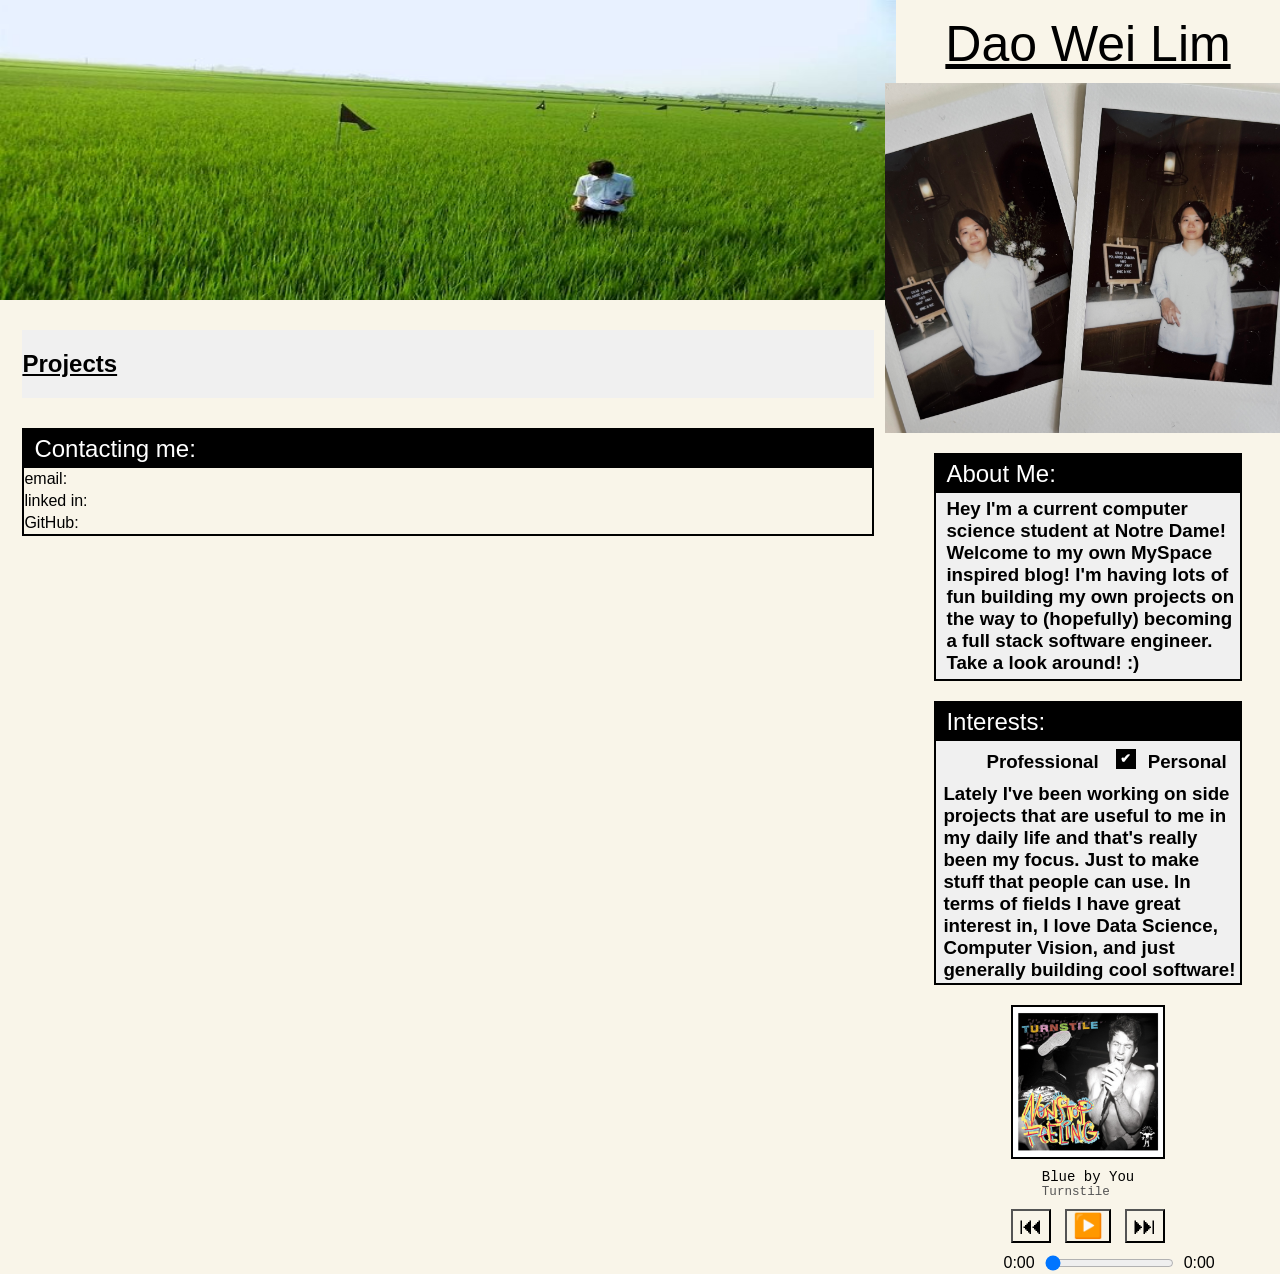
==== index.html @ 8aa79547 "New Website" ====
<!DOCTYPE html>
<html lang="en">
<head>
  <meta charset="UTF-8" />
  <meta name="viewport" content="width=device-width, initial-scale=1.0" />
  <title>Dao Wei Lim</title>
  <link rel="stylesheet" href="styles.css" />
</head>
<body>
  <div class="main-page">
    <div class="container">
      <div class="banner">
        <img src="images/ricefield.jpg" alt="rice field" />
      </div>

      <div class="main-section">
        <div class="projects">
          <h2>Projects</h2>
        </div>

        <div class="contact">
          <h2 class="section-title" style="margin: 0;">Contacting me:</h2>
          <p>email:</p>
          <p>linked in:</p>
          <p>GitHub:</p>
        </div>
      </div>
    </div>

    <div class="about-section">
      <h1>Dao Wei Lim</h1>
      <div class="ProfilePic">
        <img src="images/ProfilePic.jpg" alt="ProfilePic" />
      </div>
      <div class="about">
        <h2 class="section-title" style="margin: 0;">About Me:</h2>
        <h3 style="margin: 5px;">
            Hey I'm a current computer science student at Notre Dame! Welcome to my own MySpace 
            inspired blog! I'm having lots of fun building my own projects on the way to (hopefully) 
            becoming a full stack software engineer. Take a look around! :)
        </h3>
      </div>
      <div class="interests">
        <h2 class="section-title" style="margin: 0px; margin-bottom: 3px;">Interests:</h2>
        <div class="interest-cols">
          <div class="interest-column">
            <div class="interest-header">
              <h3 style="margin: 7px; margin-left: 45px; margin-bottom: 0px;">Professional</h3>
              <button class="check-btn" id="pro-btn" onclick="showInterest('professional')">✔</button>
            </div>
          </div>
          <div class="interest-column">
            <div class="interest-header">
              <h3 style="margin: 7px; margin-bottom: 0px;">Personal</h3>
              <button class="check-btn" id="pers-btn" onclick="showInterest('personal')"></button>
            </div>
          </div>
        </div>
      
        <div id="interest-content">
          <h3 id="interest-main" style="margin-bottom: 2px; margin-top: 0px; margin-left: 2px; margin-right: 2px;">Change in script.js</h3>
        </div>
      </div>
      <div class="music-player">
        <img id="album-cover" class="album-cover" src="" alt="Album Cover" />
        <div id="now-playing-title">
            <div id="song-title">Title</div>
            <div id="song-artist" style="font-size: 0.9em; color: #555;">Artist</div>
        </div>
        <div class="controls">
          <button id="prev">⏮</button>
          <button id="play">▶️</button>
          <button id="next">⏭</button>
        </div>
        <div class="progress-container">
          <span id="current-time">0:00</span>
          <input type="range" id="progress-bar" value="0" min="0" max="100">
          <span id="duration">0:00</span>
        </div>
        <audio id="audio" preload="auto"></audio>
      </div>
    </div>
  </div>

  <script src="script.js"></script>
</body>
</html>
---- styles.css ----
body {
  margin: 0;
  font-family: sans-serif;
  background-color: #f9f5e9;
}

/* main Container */
.main-page {
    display: flex;
    flex-direction: row;
    justify-content: space-between;
    align-items: flex-start;
    width: 100%;
}

/* left side */
.container {
  display: flex;
  flex-direction: column;
  align-items: center;
  width: 70%;
}

.banner {
  width: 100%;
  height: 20%
}

.banner img {
  width: 100%;
  height: 300px;
  display: block;
}

.main-section {
    display: flex;
    flex-direction: column;
    gap: 30px;
    margin-top: 30px;
    width: 95%;
}

.projects {
    display: flex;
    background-color: #f0f0f0;
}

.projects h2 {
    text-decoration: underline;
}

.contact {
    display: flex;
    flex-direction: column;
    border: 2px solid #000000;
    overflow: hidden;
    box-sizing: border-box;
}

.contact p {
    margin: 2px 0;
}

/* Right side */
.about-section {
  display: flex;
  flex-direction: column;
  align-items: center;
  width: 30%;
}

.about-section h1 {
  font-variant: bold;
  text-decoration: underline;
  font-size: 50px;
  font-weight: normal;
  align-items: center;
  margin-bottom: 10px;
  margin-top: 15px;
}

.ProfilePic img {
  height: 350px;
  display: flex;
  object-fit: cover;
  justify-content: center;
  margin-top: 0px;
  margin-bottom: 20px;
}

.about {
    width: 80%;
    background-color: #f0f0f0;
    border: 2px solid #000000;
    overflow: hidden;
    box-sizing: border-box;
    margin-bottom: 20px;
}

.interests h3,
.about h3 {
    padding-left: 5px;
}

.interests {
    width: 80%;
    background-color: #f0f0f0;
    border: 2px solid #000000;
    overflow: hidden;
    box-sizing: border-box;
}

.interest-cols {
  display: flex;
  justify-content: space-between;
}

.interest-cols div {
  width: 100%;
}

.interest-header {
  display: flex;
  align-items: center;
  gap: 10px;
  margin-bottom: 10px;
}
  
.check-btn {
  width: 20px;
  height: 20px;
  border: 2px solid black;
  background-color: white;
  color: black;
  font-weight: bold;
  cursor: pointer;
  display: flex;
  align-items: center;
  justify-content: center;
  padding: 0;
}
  
.check-btn.active {
  background-color: black;
  color: white;
}

.music-player {
  display: flex;
  flex-direction: column;
  align-items: center;
  margin-top: 20px;
}

.album-cover {
  width: 150px;
  height: 150px;
  object-fit: cover;
  border: 2px solid black;
  margin-bottom: 10px;
}
  
.progress-container {
  display: flex;
  align-items: center;
  gap: 8px;
  width: 80%;
  margin-top: 10px;
}
  
#progress-bar {
  flex-grow: 1;
}

#now-playing-title {
  font-size: 14px;
  margin-bottom: 10px;
  font-family: monospace;
}

  
.controls button {
  background: none;
  font-size: 24px;
  margin: 0 5px;
  cursor: pointer;
}

/* Reusable Class */
.section-title {
    background-color: black;
    color: white;
    padding: 5px 10px;
    font-weight: normal;
    width: 100;
}

.line {
    height: 20px;
    background-color: transparent;
    border-bottom: 2px solid black;
    margin: 5px 0;
}
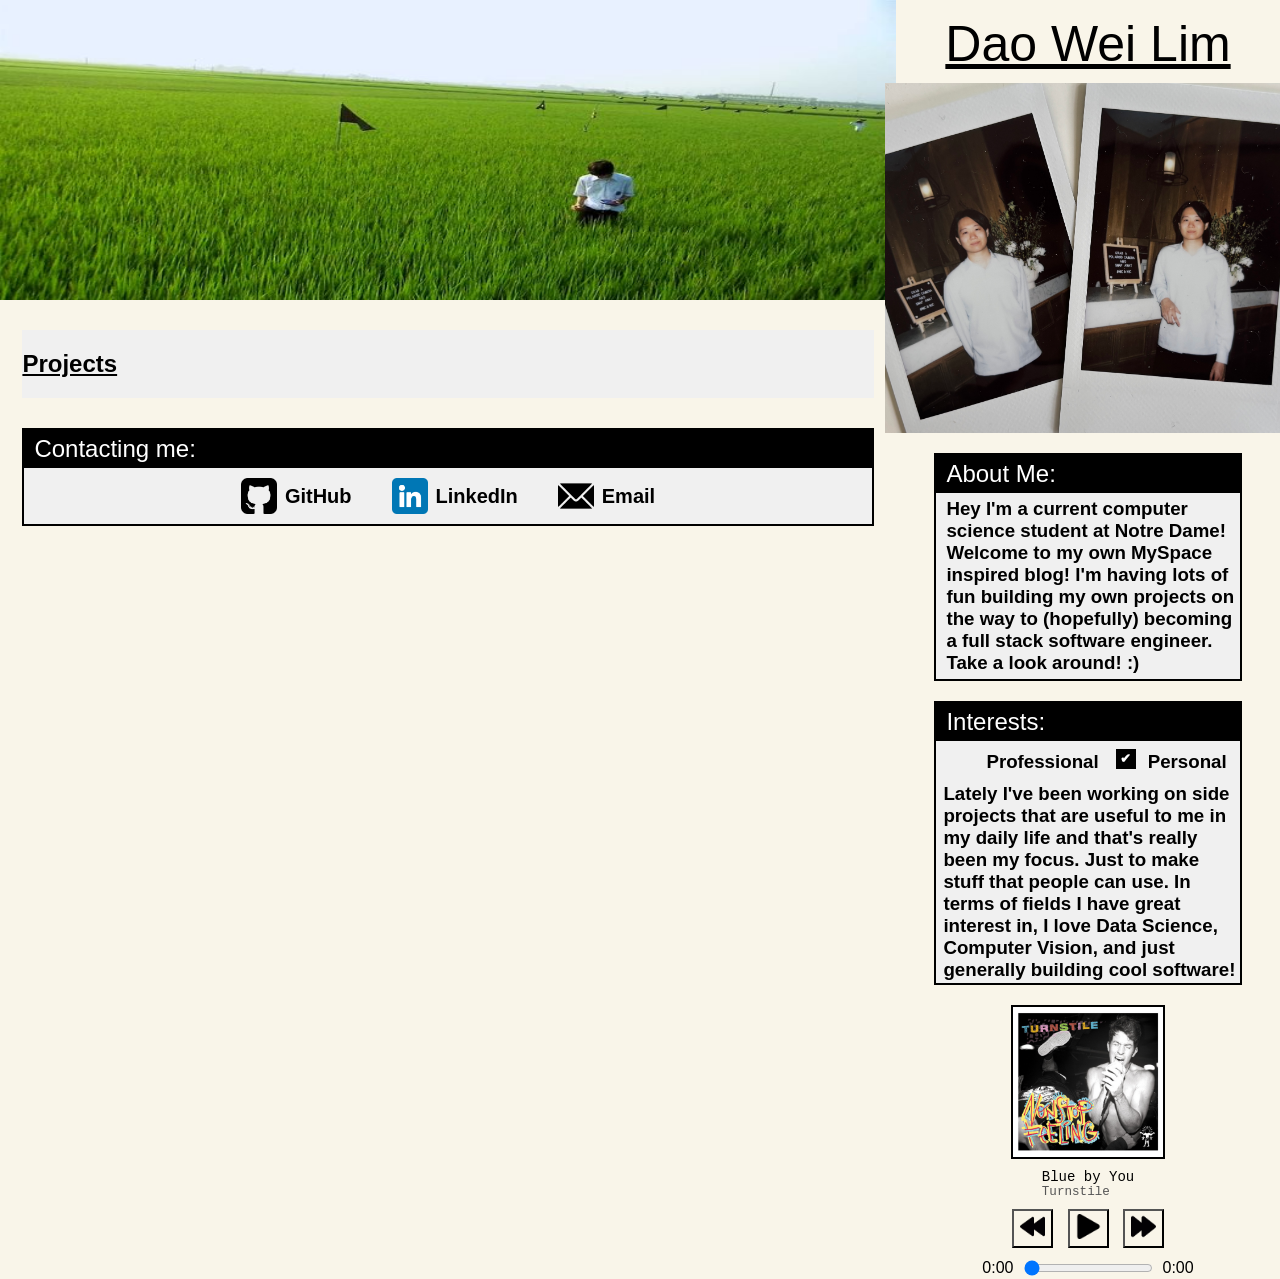
==== commit 3aa8a845: "Contact and Music" ====
--- a/index.html
+++ b/index.html
@@ -8,7 +8,7 @@
 </head>
 <body>
   <div class="main-page">
-    <div class="container">
+    <div class="central">
       <div class="banner">
         <img src="images/ricefield.jpg" alt="rice field" />
       </div>
@@ -20,9 +20,20 @@
 
         <div class="contact">
           <h2 class="section-title" style="margin: 0;">Contacting me:</h2>
-          <p>email:</p>
-          <p>linked in:</p>
-          <p>GitHub:</p>
+          <div class="contact-row">
+            <a href="https://github.com/DaoWeiLim89" target="_blank" class="contact-link">
+              <img src="images/github.png" alt="GitHub icon" class="contact-icon">
+              <span class="contact-text">GitHub</span>
+            </a>
+            <a href="https://www.linkedin.com/in/dao-wei-lim-006658264/" target="_blank" class="contact-link">
+              <img src="images/linkedin.png" alt="LinkedIn icon" class="contact-icon">
+              <span class="contact-text">LinkedIn</span>
+            </a>
+            <a href="mailto:daoweil89@gmail.com" target="_blank" class="contact-link">
+              <img src="images/email.png" alt="Email icon" class="contact-icon">
+              <span class="contact-text">Email</span>
+            </a>
+          </div>
         </div>
       </div>
     </div>
@@ -61,6 +72,7 @@
           <h3 id="interest-main" style="margin-bottom: 2px; margin-top: 0px; margin-left: 2px; margin-right: 2px;">Change in script.js</h3>
         </div>
       </div>
+
       <div class="music-player">
         <img id="album-cover" class="album-cover" src="" alt="Album Cover" />
         <div id="now-playing-title">
@@ -68,9 +80,15 @@
             <div id="song-artist" style="font-size: 0.9em; color: #555;">Artist</div>
         </div>
         <div class="controls">
-          <button id="prev">⏮</button>
-          <button id="play">▶️</button>
-          <button id="next">⏭</button>
+          <button id="prev">
+            <img src="images/MusicBtn/rewind-button.png">
+          </button>
+          <button id="play">
+            <img id="play-icon" src="images/MusicBtn/play-button-arrowhead.png">
+          </button>
+          <button id="next">
+            <img src="images/MusicBtn/forward-button.png">
+          </button>
         </div>
         <div class="progress-container">
           <span id="current-time">0:00</span>
@@ -79,6 +97,46 @@
         </div>
         <audio id="audio" preload="auto"></audio>
       </div>
+
+      <div class="falling-objects">  
+        <div class="fall-obj" style="--d: 0s, 0s;">
+            <img src="images/leaf.png" loading="lazy" alt="falling leaf">
+        </div>
+        <div class="fall-obj" style="--d: 2s, 0.5s;">
+            <img src="images/leaf.png" loading="lazy" alt="falling leaf">
+        </div>
+        <div class="fall-obj" style="--d: 7s, 5.5s;">
+            <img src="images/leaf.png" loading="lazy" alt="falling leaf">
+        </div>
+        <div class="fall-obj" style="--d: 4.5s, 3s;">
+            <img src="images/leaf.png" loading="lazy" alt="falling leaf">
+        </div>
+        <div class="fall-obj" style="--d: 1s, 1.5s;">
+            <img src="images/leaf.png" loading="lazy" alt="falling leaf">
+        </div>
+        <div class="fall-obj" style="--d: 9s, 8.5s;">
+            <img src="images/leaf.png" loading="lazy" alt="falling leaf">
+        </div>
+        <div class="fall-obj" style="--d: 5.5s, 7.5s;">
+            <img src="images/leaf.png" loading="lazy" alt="falling leaf">
+        </div>
+        <div class="fall-obj" style="--d: 2.5s, 4s;">
+            <img src="images/leaf.png" loading="lazy" alt="falling leaf">
+        </div>
+        <div class="fall-obj" style="--d: 6s, 7.5s;">
+            <img src="images/leaf.png" loading="lazy" alt="falling leaf">
+        </div>
+        <div class="fall-obj" style="--d: 1s, 3.5s;">
+            <img src="images/leaf.png" loading="lazy" alt="falling leaf">
+        </div>
+        <div class="fall-obj" style="--d: 4.5s, 2.5s;">
+            <img src="images/leaf.png" loading="lazy" alt="falling leaf">
+        </div>
+        <div class="fall-obj" style="--d: 2.5s, 2.5s;">
+            <img src="images/leaf.png" loading="lazy" alt="falling leaf">
+        </div>
+        
+      </div> 
     </div>
   </div>
 
--- a/styles.css
+++ b/styles.css
@@ -14,7 +14,7 @@
 }
 
 /* left side */
-.container {
+.central {
   display: flex;
   flex-direction: column;
   align-items: center;
@@ -49,16 +49,52 @@
     text-decoration: underline;
 }
 
+/* Contact Section */
 .contact {
-    display: flex;
-    flex-direction: column;
-    border: 2px solid #000000;
-    overflow: hidden;
-    box-sizing: border-box;
-}
-
-.contact p {
-    margin: 2px 0;
+  display: flex;
+  flex-direction: column;
+  border: 2px solid #000000;
+  overflow: hidden;
+  box-sizing: border-box;
+}
+
+.contact-row {
+  display: flex;
+  flex-direction: row;
+  background-color: #f0f0f0;
+  overflow: hidden;
+  box-sizing: border-box;
+  justify-content: center; /* center horizontally */
+  align-items: center;     /* center vertically */
+  gap: 40px;
+}
+
+.contact-link {
+  margin-top: 10px;
+  margin-bottom: 10px;
+  display: flex;
+  align-items: center;
+  text-decoration: none;
+  color: #000; /* or any color you like */
+}
+
+.contact-link:hover {
+  color: #4078c0; /* GitHub blue */
+}
+
+.contact-icon {
+  width: auto; /* adjust size as needed */
+  height: 36px;
+  margin-right: 8px;
+}
+
+.contact-text {
+  font-size: 20px;
+  font-weight: bold;
+  font-family: sans-serif;
+  line-height: 1.4;
+  margin: 0;
+  
 }
 
 /* Right side */
@@ -145,6 +181,15 @@
   color: white;
 }
 
+/* Music Plater */
+
+#prev img, #play img, #next img {
+  width: 25px;
+  height: auto;
+  margin-top: 2px;
+}
+
+
 .music-player {
   display: flex;
   flex-direction: column;
@@ -166,6 +211,7 @@
   gap: 8px;
   width: 80%;
   margin-top: 10px;
+  justify-content: center;
 }
   
 #progress-bar {
@@ -186,6 +232,43 @@
   cursor: pointer;
 }
 
+/* Falling Object */
+.falling-objects {
+  display: flex;
+  position: fixed;
+  top: 0;
+  left: 0;
+  right: 0;
+  bottom: 0;
+  z-index: 9999;
+  pointer-events:none;
+}
+.fall-obj {
+  color: #fff;
+  font-size: 1em;
+  font-family: Arial;
+  text-shadow: 0 0 1px #000;
+  flex: 1;
+  position: relative;
+  top: -10%;
+  animation: obj-fall 10s linear, obj-shake 3s ease-in-out;
+  animation-delay: var(--d);
+  animation-iteration-count: infinite;
+}
+.fall-obj img {
+  width: 15%;
+  height: auto;
+}
+@keyframes obj-fall {
+  100% {
+    top: 100%;
+  }
+}
+@keyframes obj-shake {
+  50% {
+    transform: translateX(80px);
+  }
+}
 /* Reusable Class */
 .section-title {
     background-color: black;
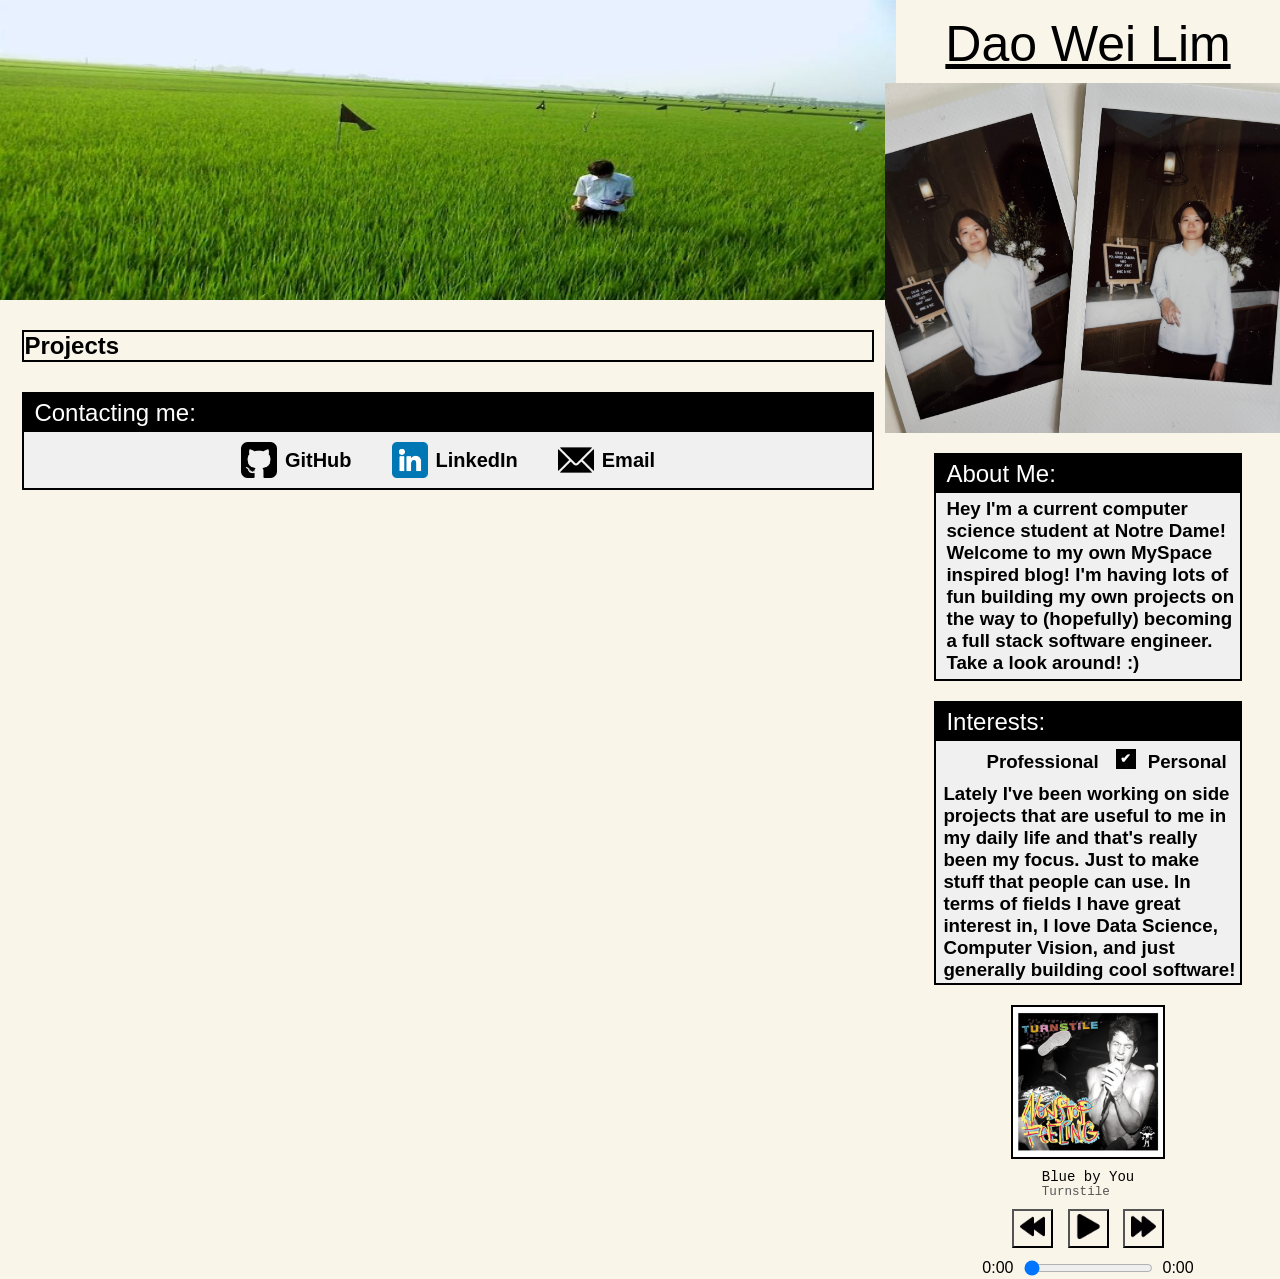
==== commit 8e4ffcb3: "Changes" ====
--- a/index.html
+++ b/index.html
@@ -15,7 +15,13 @@
 
       <div class="main-section">
         <div class="projects">
-          <h2>Projects</h2>
+          <h2 class="projects-header" style="margin: 0;">Projects</h2>
+          <div class="Guitar Chord Detector">
+          </div>
+          <div class="3D Gaussian Splatting - Fisher Information">
+          </div>
+          <div class="Personal Website">
+          </div>
         </div>
 
         <div class="contact">
--- a/styles.css
+++ b/styles.css
@@ -41,12 +41,11 @@
 }
 
 .projects {
-    display: flex;
-    background-color: #f0f0f0;
-}
-
-.projects h2 {
-    text-decoration: underline;
+  display: flex;
+  flex-direction: column;
+  border: 2px solid #000000;
+  overflow: hidden;
+  box-sizing: border-box;
 }
 
 /* Contact Section */
@@ -75,7 +74,7 @@
   display: flex;
   align-items: center;
   text-decoration: none;
-  color: #000; /* or any color you like */
+  color: #000;
 }
 
 .contact-link:hover {
@@ -83,7 +82,7 @@
 }
 
 .contact-icon {
-  width: auto; /* adjust size as needed */
+  width: auto;
   height: 36px;
   margin-right: 8px;
 }
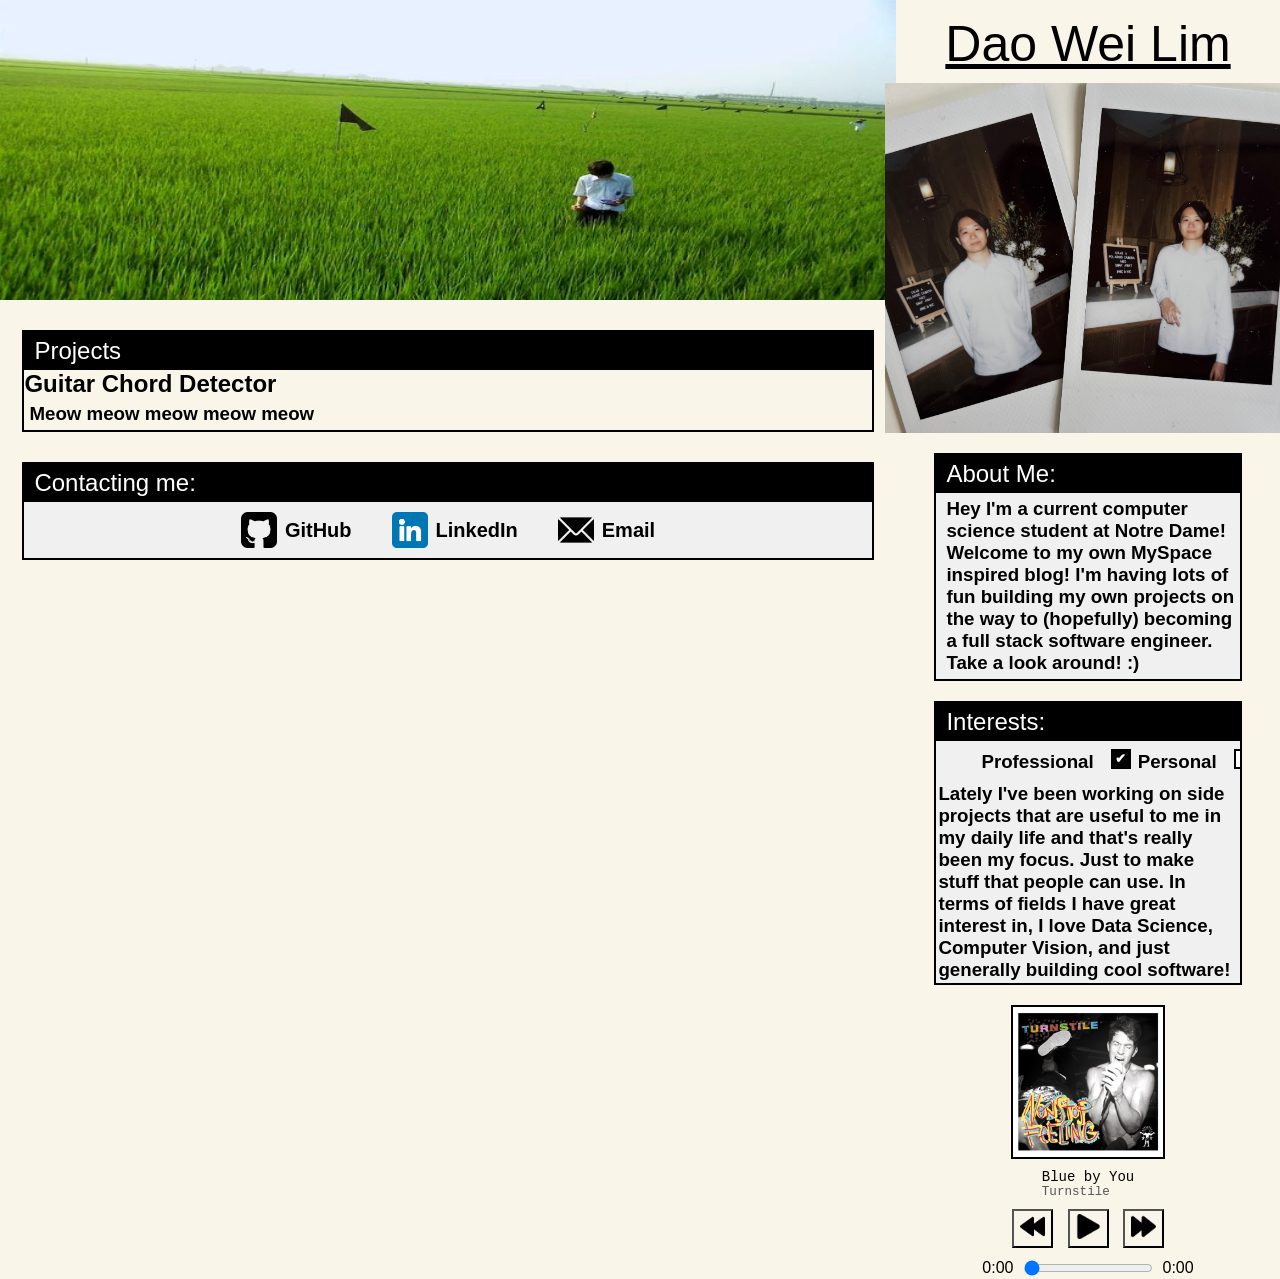
==== commit a60f036f: "Further changes to projects" ====
--- a/index.html
+++ b/index.html
@@ -15,8 +15,12 @@
 
       <div class="main-section">
         <div class="projects">
-          <h2 class="projects-header" style="margin: 0;">Projects</h2>
-          <div class="Guitar Chord Detector">
+          <h2 class="section-title" style="margin: 0;">Projects</h2>
+          <div class="Guitar-Chord-Detector">
+            <h2 class="project-title" style="margin: 0;">Guitar Chord Detector</h2>
+            <h3 style="margin: 5px;">
+            Meow meow meow meow meow
+            </h3>
           </div>
           <div class="3D Gaussian Splatting - Fisher Information">
           </div>
--- a/styles.css
+++ b/styles.css
@@ -132,6 +132,7 @@
     margin-bottom: 20px;
 }
 
+.projects
 .interests h3,
 .about h3 {
     padding-left: 5px;
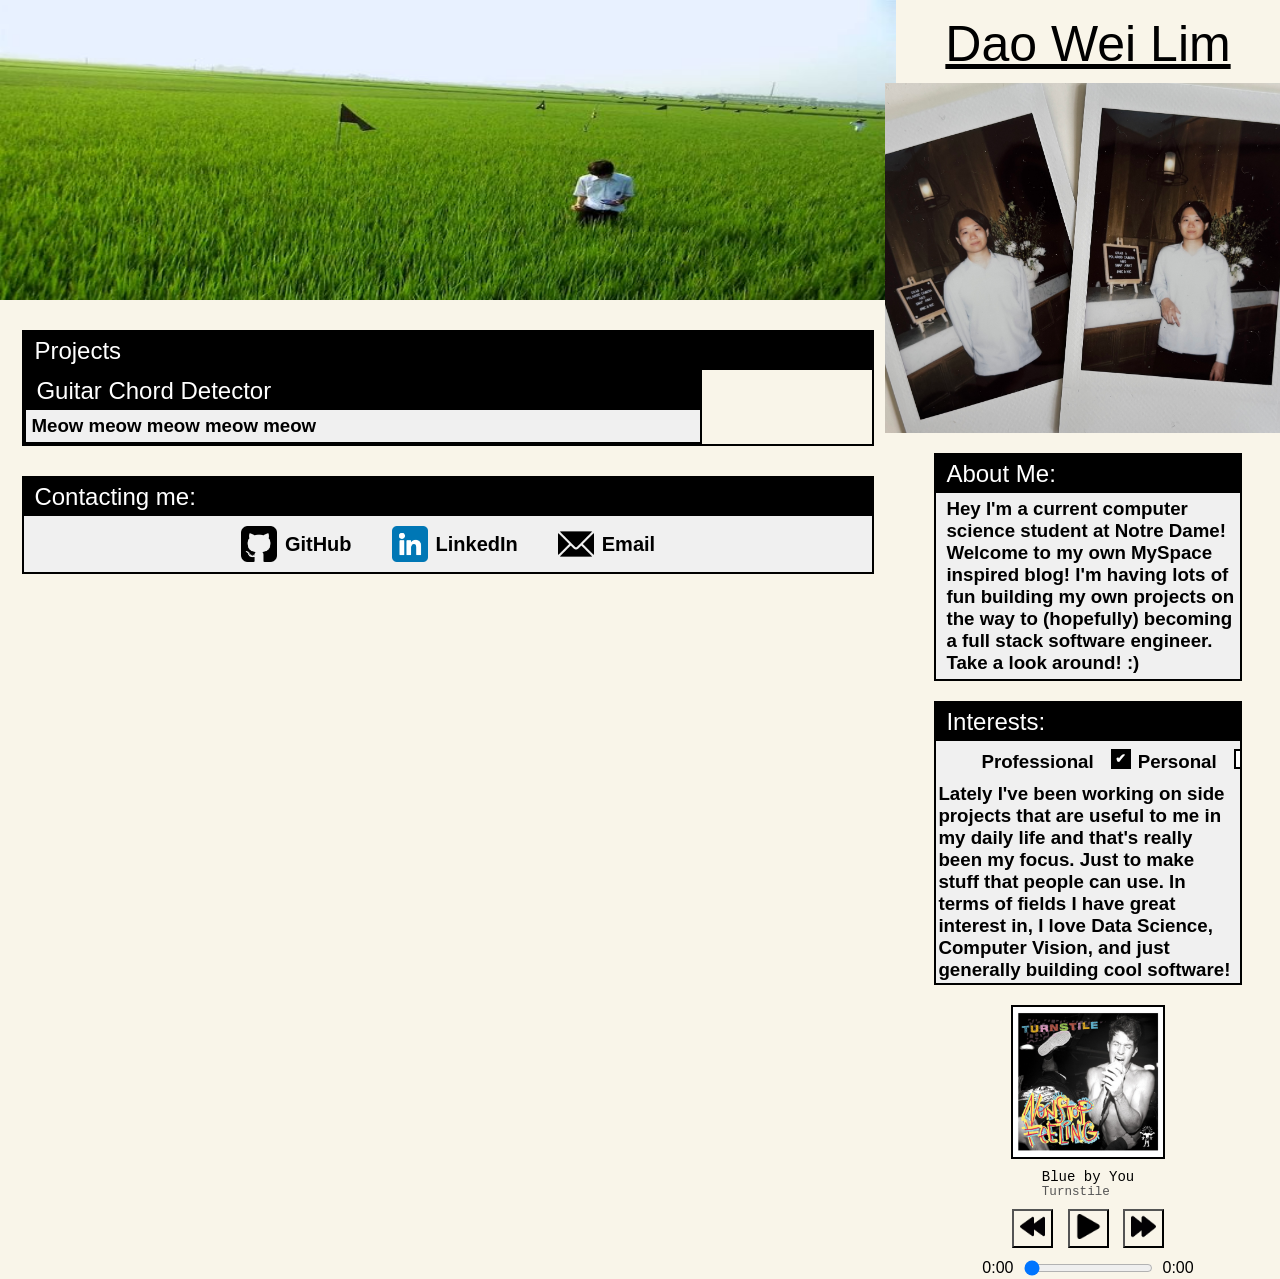
==== commit 6355ed41: "Further changes to projects" ====
--- a/index.html
+++ b/index.html
@@ -16,7 +16,7 @@
       <div class="main-section">
         <div class="projects">
           <h2 class="section-title" style="margin: 0;">Projects</h2>
-          <div class="Guitar-Chord-Detector">
+          <div class="project-block">
             <h2 class="project-title" style="margin: 0;">Guitar Chord Detector</h2>
             <h3 style="margin: 5px;">
             Meow meow meow meow meow
--- a/styles.css
+++ b/styles.css
@@ -40,12 +40,29 @@
     width: 95%;
 }
 
+/* Project Section */
 .projects {
   display: flex;
   flex-direction: column;
   border: 2px solid #000000;
   overflow: hidden;
   box-sizing: border-box;
+}
+
+.project-title {
+  background-color: black;
+  color: white;
+  padding: 5px 10px;
+  font-weight: normal;
+  width: 100;
+}
+
+.project-block {
+    width: 80%;
+    background-color: #f0f0f0;
+    border: 2px solid #000000;
+    overflow: hidden;
+    box-sizing: border-box;
 }
 
 /* Contact Section */
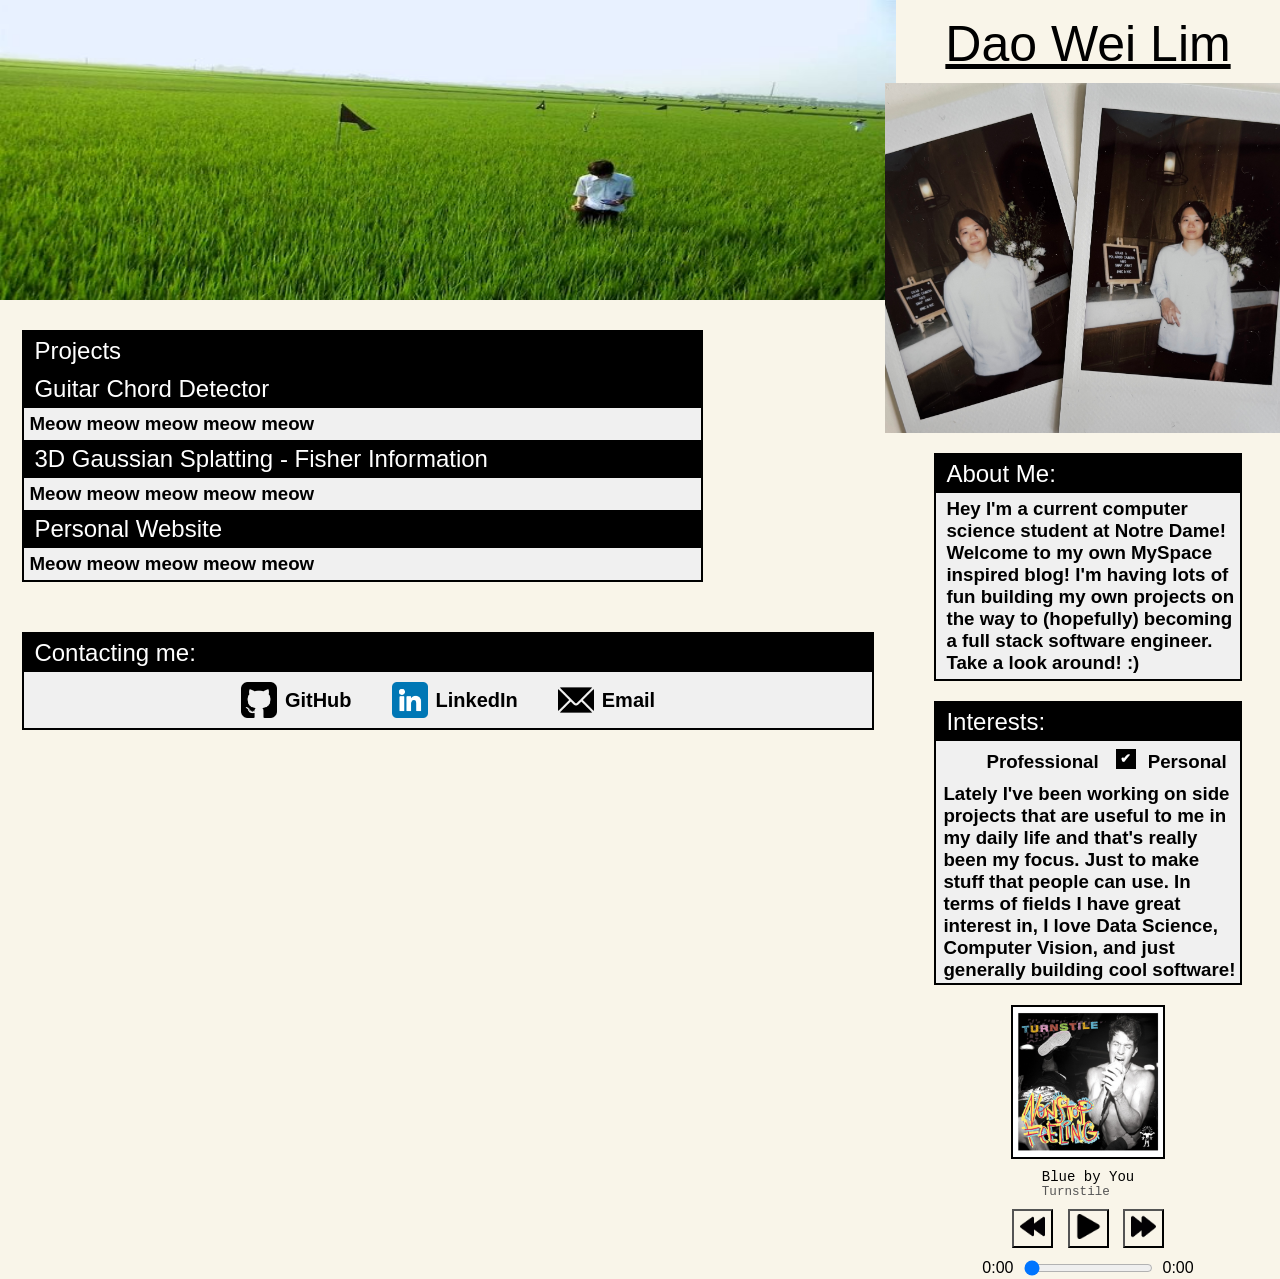
==== commit a09c70f9: "Further changes to projects" ====
--- a/index.html
+++ b/index.html
@@ -16,15 +16,29 @@
       <div class="main-section">
         <div class="projects">
           <h2 class="section-title" style="margin: 0;">Projects</h2>
+
+          <!-- Project 1: Guitar Chord Detector -->
           <div class="project-block">
             <h2 class="project-title" style="margin: 0;">Guitar Chord Detector</h2>
             <h3 style="margin: 5px;">
             Meow meow meow meow meow
             </h3>
           </div>
-          <div class="3D Gaussian Splatting - Fisher Information">
+
+          <!-- Project 2: 3D Gaussian Splatting - Fisher Information -->
+          <div class="project-block">
+            <h2 class="project-title" style="margin: 0;">3D Gaussian Splatting - Fisher Information</h2>
+            <h3 style="margin: 5px;">
+            Meow meow meow meow meow
+            </h3>
           </div>
-          <div class="Personal Website">
+
+          <!-- Project 3: Personal Website -->
+          <div class="project-block">
+            <h2 class="project-title" style="margin: 0;">Personal Website</h2>
+            <h3 style="margin: 5px;">
+            Meow meow meow meow meow
+            </h3>
           </div>
         </div>
 
@@ -53,6 +67,8 @@
       <div class="ProfilePic">
         <img src="images/ProfilePic.jpg" alt="ProfilePic" />
       </div>
+
+      <!-- About -->
       <div class="about">
         <h2 class="section-title" style="margin: 0;">About Me:</h2>
         <h3 style="margin: 5px;">
@@ -61,6 +77,8 @@
             becoming a full stack software engineer. Take a look around! :)
         </h3>
       </div>
+
+      <!-- Interests -->
       <div class="interests">
         <h2 class="section-title" style="margin: 0px; margin-bottom: 3px;">Interests:</h2>
         <div class="interest-cols">
--- a/styles.css
+++ b/styles.css
@@ -41,12 +41,22 @@
 }
 
 /* Project Section */
-.projects {
+/*.projects {
   display: flex;
   flex-direction: column;
   border: 2px solid #000000;
   overflow: hidden;
   box-sizing: border-box;
+}
+  */
+
+.projects {
+  width: 80%;
+  background-color: #f0f0f0;
+  border: 2px solid #000000;
+  overflow: hidden;
+  box-sizing: border-box;
+  margin-bottom: 20px;
 }
 
 .project-title {
@@ -58,9 +68,6 @@
 }
 
 .project-block {
-    width: 80%;
-    background-color: #f0f0f0;
-    border: 2px solid #000000;
     overflow: hidden;
     box-sizing: border-box;
 }
@@ -149,7 +156,7 @@
     margin-bottom: 20px;
 }
 
-.projects
+
 .interests h3,
 .about h3 {
     padding-left: 5px;
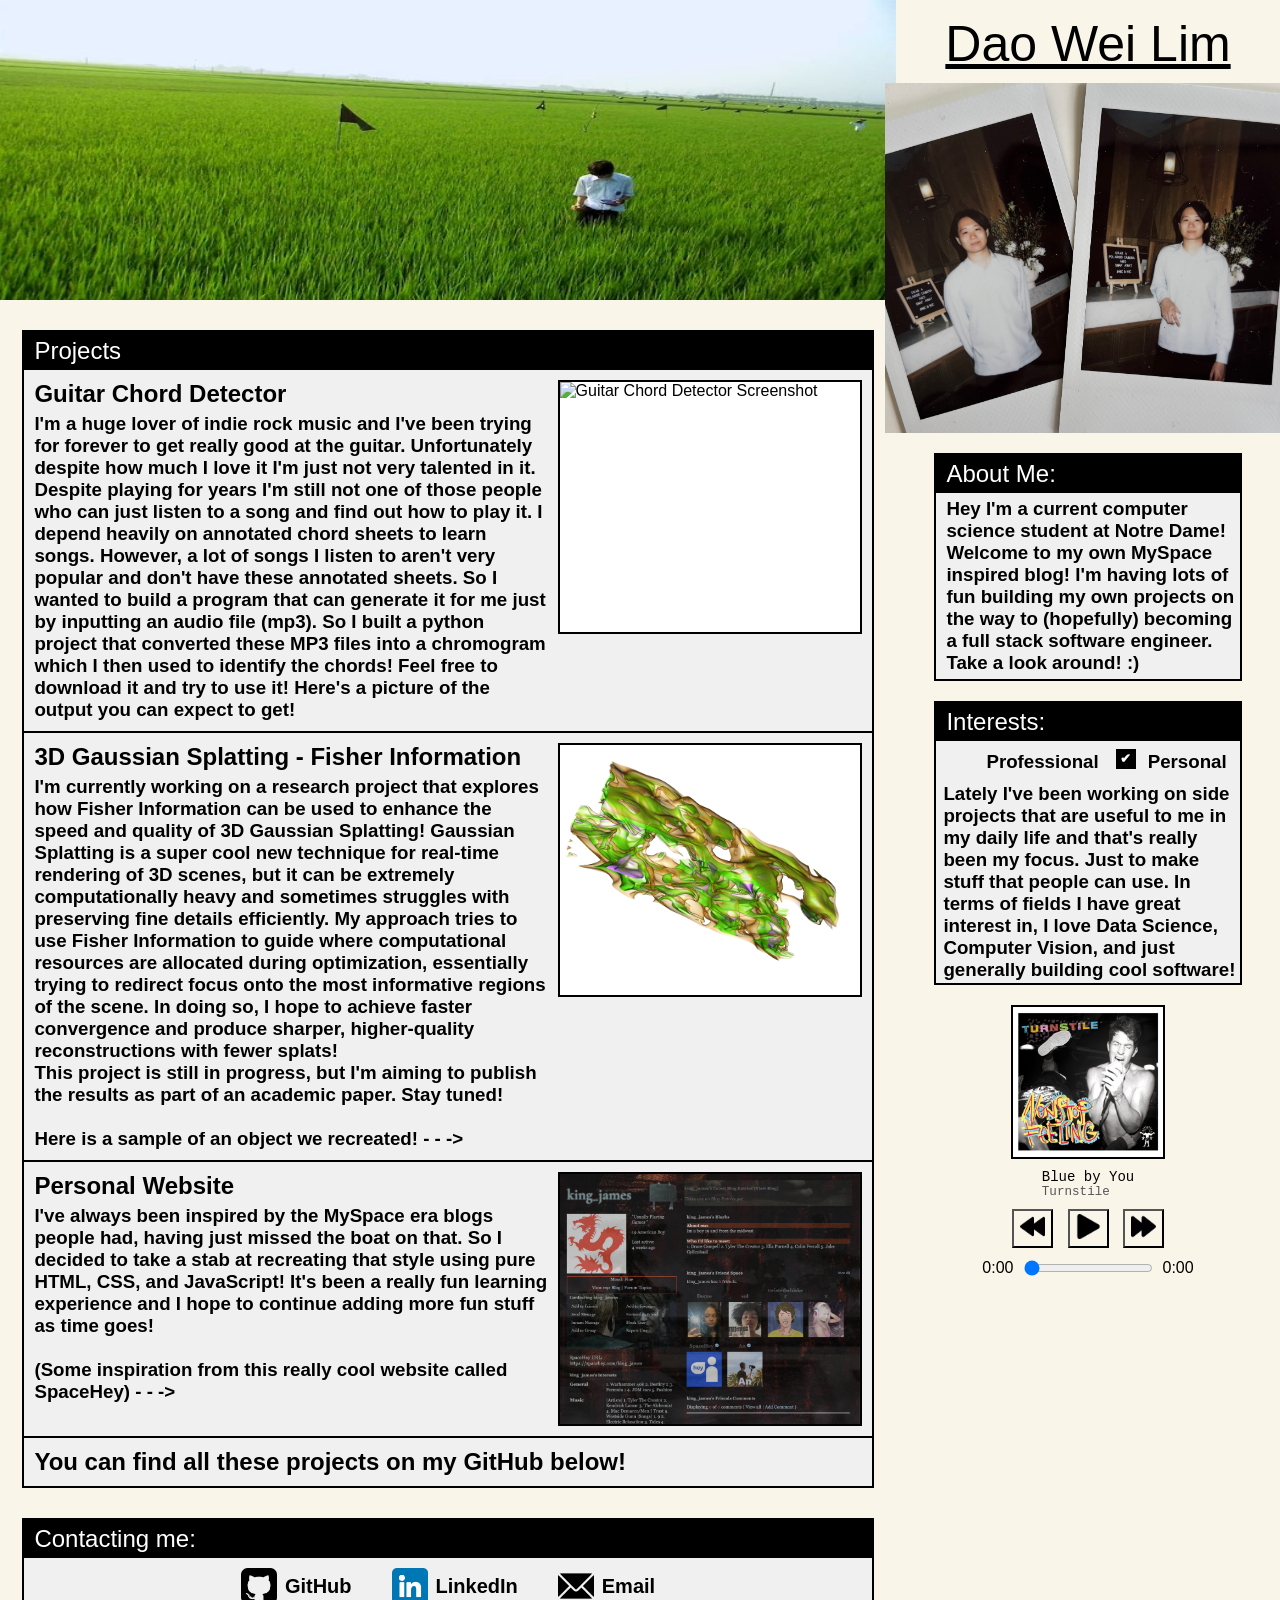
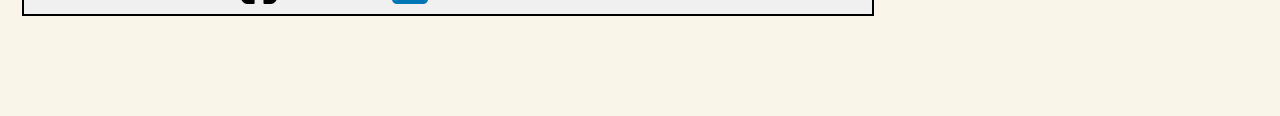
==== commit b9e12e3b: "Some more updates to Projects section" ====
--- a/index.html
+++ b/index.html
@@ -13,35 +13,73 @@
         <img src="images/ricefield.jpg" alt="rice field" />
       </div>
 
+      <!-- Main Section - Left Side -->
       <div class="main-section">
         <div class="projects">
           <h2 class="section-title" style="margin: 0;">Projects</h2>
 
           <!-- Project 1: Guitar Chord Detector -->
           <div class="project-block">
-            <h2 class="project-title" style="margin: 0;">Guitar Chord Detector</h2>
-            <h3 style="margin: 5px;">
-            Meow meow meow meow meow
-            </h3>
+            <div class="project-content">
+              <h2 class="project-title">Guitar Chord Detector</h2>
+              <h3>
+              I'm a huge lover of indie rock music and I've been trying for forever to get really good at the guitar. Unfortunately despite how much I love it I'm just not very talented in it. Despite playing for years I'm still not one of those people who can just listen to a song and find out how to play it. I depend heavily on annotated chord sheets to learn songs. However, a lot of songs I listen to aren't very popular and don't have these annotated sheets. So I wanted to build a program that can generate it for me just by inputting an audio file (mp3).
+              So I built a python project that converted these MP3 files into a chromogram which I then used to identify the chords!
+              Feel free to download it and try to use it! Here's a picture of the output you can expect to get!
+              </h3>
+            </div>
+            <div class="project-image">
+              <img src="images/guitar-chord-detector.jpg" alt="Guitar Chord Detector Screenshot">
+            </div>
           </div>
 
           <!-- Project 2: 3D Gaussian Splatting - Fisher Information -->
           <div class="project-block">
-            <h2 class="project-title" style="margin: 0;">3D Gaussian Splatting - Fisher Information</h2>
-            <h3 style="margin: 5px;">
-            Meow meow meow meow meow
-            </h3>
+            <div class="project-content">
+              <h2 class="project-title">3D Gaussian Splatting - Fisher Information</h2>
+              <h3>
+              I'm currently working on a research project that explores how Fisher Information can be 
+              used to enhance the speed and quality of 3D Gaussian Splatting! Gaussian Splatting 
+              is a super cool new technique for real-time rendering of 3D scenes, but it can be extremely
+              computationally heavy and sometimes struggles with preserving fine details efficiently. My approach 
+              tries to use Fisher Information to guide where computational resources are allocated during optimization,
+              essentially trying to redirect focus onto the most informative regions of the scene. In doing so, 
+              I hope to achieve faster convergence and produce sharper, higher-quality reconstructions with
+              fewer splats!
+              <br>This project is still in progress, but I'm aiming to publish the results as part of an academic 
+              paper. Stay tuned!
+              <br><br>Here is a sample of an object we recreated! - - ->
+              </h3>
+            </div>
+            <div class="project-image">
+              <img src="images/gaussian-splatting.png" alt="3D Gaussian Splatting Project">
+            </div>
           </div>
 
           <!-- Project 3: Personal Website -->
           <div class="project-block">
-            <h2 class="project-title" style="margin: 0;">Personal Website</h2>
-            <h3 style="margin: 5px;">
-            Meow meow meow meow meow
-            </h3>
-          </div>
-        </div>
-
+            <div class="project-content">
+              <h2 class="project-title">Personal Website</h2>
+              <h3>
+              I've always been inspired by the MySpace era blogs people had, having just missed the 
+              boat on that. So I decided to take a stab at recreating that style using pure HTML, CSS, 
+              and JavaScript! It's been a really fun learning experience and I hope to continue adding
+              more fun stuff as time goes!
+              <br><br>(Some inspiration from this really cool website called SpaceHey) - - ->
+              </h3>
+            </div>
+            <div class="project-image">
+              <img src="images/website-preview.png" alt="Personal Website Preview">
+            </div>
+          </div>
+          <div class="project-block">
+            <div class="project-content">
+                <h2 class="project-title">You can find all these projects on my GitHub below!</h2>
+            </div>
+          </div>
+        </div>
+
+        <!-- Contacting Me -->
         <div class="contact">
           <h2 class="section-title" style="margin: 0;">Contacting me:</h2>
           <div class="contact-row">
@@ -49,7 +87,7 @@
               <img src="images/github.png" alt="GitHub icon" class="contact-icon">
               <span class="contact-text">GitHub</span>
             </a>
-            <a href="https://www.linkedin.com/in/dao-wei-lim-006658264/" target="_blank" class="contact-link">
+            <a href="https://www.linkedin.com/in/daoweilim89" target="_blank" class="contact-link">
               <img src="images/linkedin.png" alt="LinkedIn icon" class="contact-icon">
               <span class="contact-text">LinkedIn</span>
             </a>
@@ -62,6 +100,7 @@
       </div>
     </div>
 
+    <!-- Right Column -->
     <div class="about-section">
       <h1>Dao Wei Lim</h1>
       <div class="ProfilePic">
@@ -101,6 +140,7 @@
         </div>
       </div>
 
+      <!-- Music Player -->
       <div class="music-player">
         <img id="album-cover" class="album-cover" src="" alt="Album Cover" />
         <div id="now-playing-title">
@@ -126,6 +166,7 @@
         <audio id="audio" preload="auto"></audio>
       </div>
 
+      <!-- Falling Leaves -->
       <div class="falling-objects">  
         <div class="fall-obj" style="--d: 0s, 0s;">
             <img src="images/leaf.png" loading="lazy" alt="falling leaf">
--- a/styles.css
+++ b/styles.css
@@ -41,35 +41,66 @@
 }
 
 /* Project Section */
-/*.projects {
-  display: flex;
-  flex-direction: column;
-  border: 2px solid #000000;
-  overflow: hidden;
-  box-sizing: border-box;
-}
-  */
 
 .projects {
-  width: 80%;
   background-color: #f0f0f0;
   border: 2px solid #000000;
   overflow: hidden;
   box-sizing: border-box;
-  margin-bottom: 20px;
+  margin-bottom: 0px;
 }
 
 .project-title {
-  background-color: black;
-  color: white;
-  padding: 5px 10px;
-  font-weight: normal;
+  color: black;
+  font-weight: bold;
   width: 100;
+  padding: 0;
+  margin: 0px;
+}
+
+.project-content h3 {
+  margin-top: 5px;
+  margin-bottom: 0px;
+  padding: 0;
 }
 
 .project-block {
-    overflow: hidden;
-    box-sizing: border-box;
+  display: flex;
+  flex-direction: row;
+  align-items: flex-start;
+  gap: 10px;
+  overflow: hidden;
+  box-sizing: border-box;
+  padding: 10px;
+  border-bottom: 2px solid #000000;
+}
+
+.project-block:last-child {
+  border-bottom: none;
+}
+
+.project-content {
+  flex: 1;
+  display: flex;
+  flex-direction: column;
+}
+
+.project-image {
+  width: 300px;
+  min-width: 300px;
+  height: 250px;
+  border: 2px solid #000000;
+  background-color: #ffffff;
+  display: flex;
+  align-items: center;
+  justify-content: center;
+  overflow: hidden;
+}
+
+.project-image img {
+  width: 100%;
+  height: 100%;
+  object-fit: cover;
 }
 
 /* Contact Section */
@@ -79,6 +110,7 @@
   border: 2px solid #000000;
   overflow: hidden;
   box-sizing: border-box;
+  margin-bottom: 100px;
 }
 
 .contact-row {
